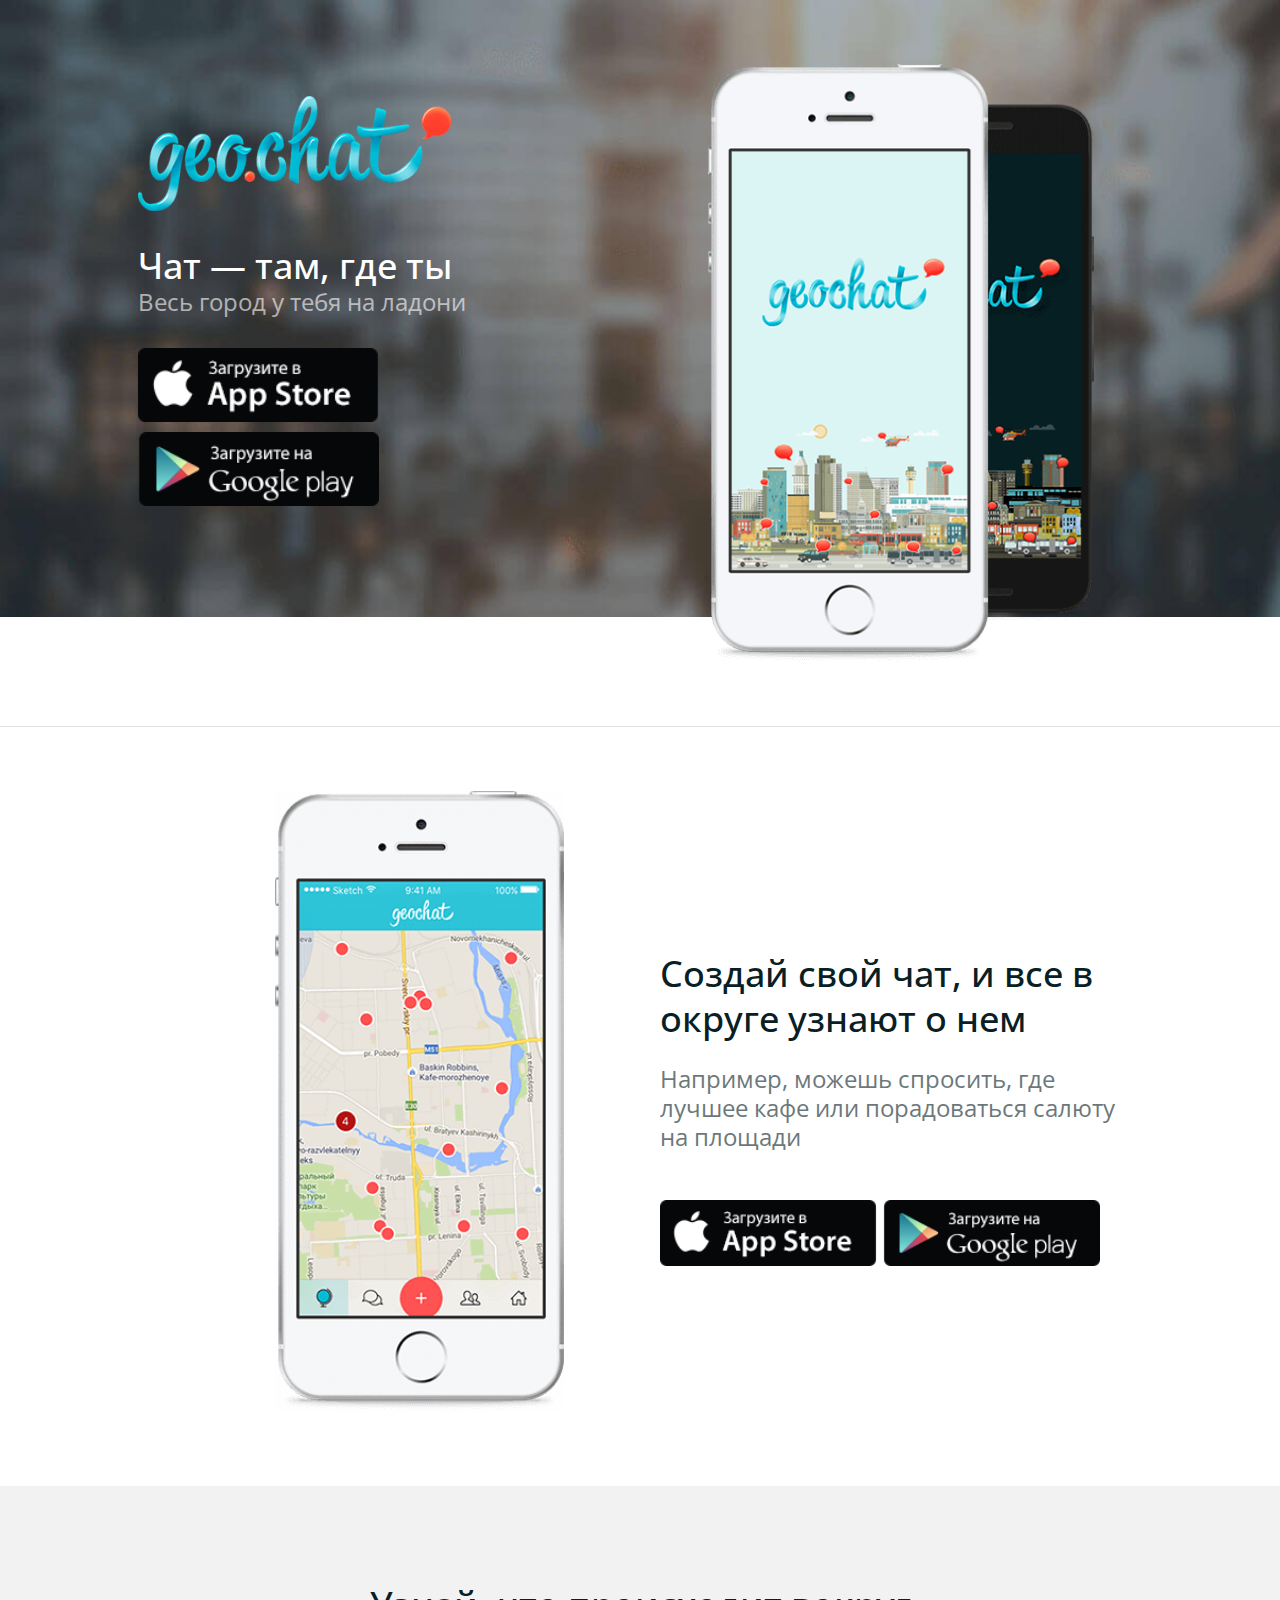
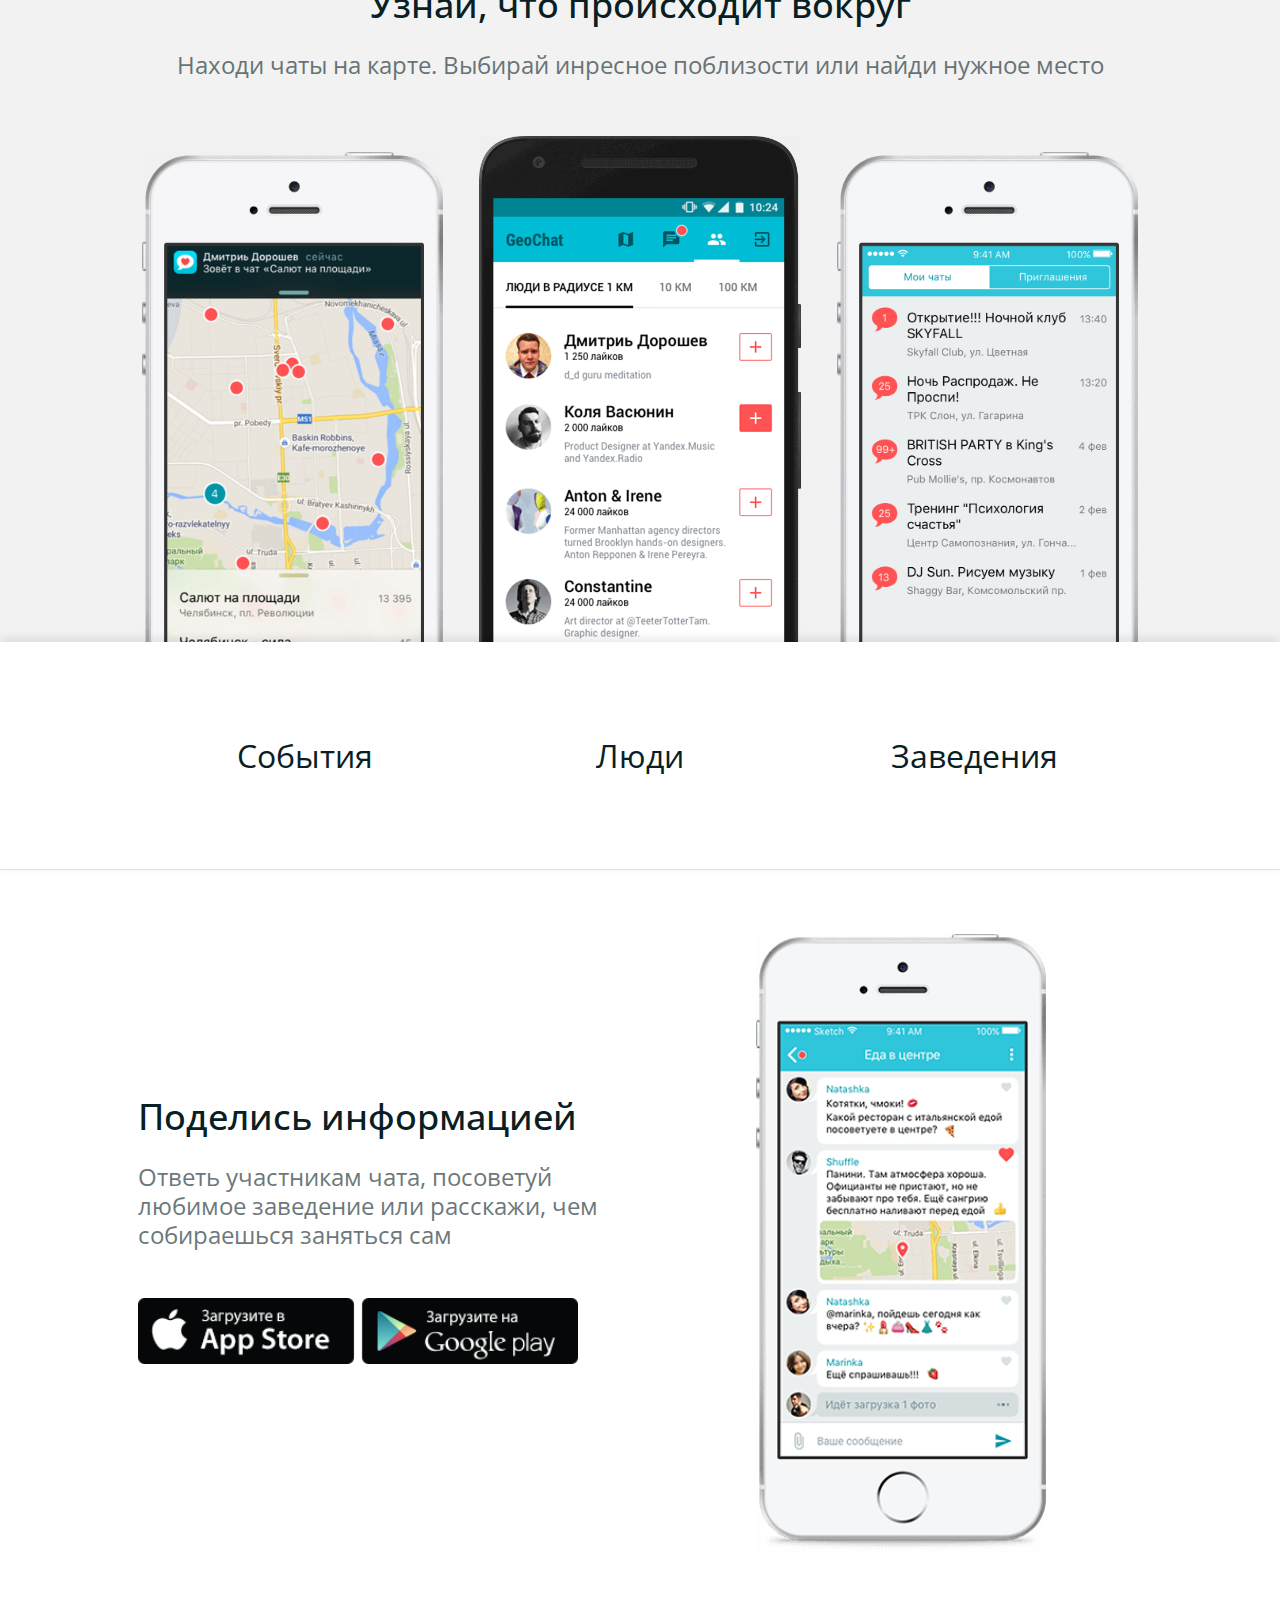
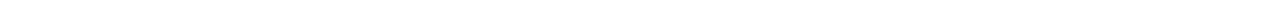
==== index.html @ dcc3587b "landing page 1.0." ====
<!DOCTYPE html>
<html>
<head lang="en">
    <meta charset="UTF-8">
    <title>GeoChat</title>
    <meta name="viewport" content="width=device-width, initial-scale=1">

    <link href="..." rel="stylesheet" type="text/css">
    <link rel="stylesheet" href="css/normalize.css">
    <link rel="stylesheet" href="css/style.css"/>
    <link href='https://fonts.googleapis.com/css?family=Open+Sans&subset=latin,cyrillic' rel='stylesheet' type='text/css'>
    <link rel="icon" type="image/png" href="img/favicon.png">
</head>
<body>
<main>
    <div class="section intro">
        <div class="container">
            <div class="one-half column message">
                <div class="logo">
                    <img src="img/logo.png" alt=""/>
                </div>
                <div class="message">
                    <h2>Чат — там, где ты</h2>

                    <p>Весь город у тебя на ладони</p>
                </div>
                <div class="m-btn-box">
                    <a class="download-btn-m app-store" href="https://itunes.apple.com/ru/app/geo.chat/id1105327185">
                        <img src="img/appst-btn.png" alt="App Store"/>
                    </a>
                    <a class="download-btn-m google-play" href="https://play.google.com/store/apps/details?id=geo.chat">
                        <img src="img/gpl-btn.png" alt="Google Play"/>
                    </a>
                </div>
            </div>
            <div class="one-half column preview">
                <div class="phones">
                    <img class="phone" src="img/phones-intro.png" alt="iphone"/>
                </div>
            </div>
        </div>
        <div class="bg-bottom"></div>
    </div>
    <div class="section map sticky">
        <div class="container">
            <div class="one-half  column message">
                <h2>Создай свой чат, и все в округе узнают о нем</h2>
                <p>Например, можешь  спросить, где лучшее кафе или порадоваться салюту на площади</p>
                <div class="m-btn-box inline-btn">
                    <a class="download-btn-m app-store" href="https://itunes.apple.com/ru/app/geo.chat/id1105327185">
                        <img src="img/appst-btn.png" alt="App Store"/>
                    </a>
                    <a class="download-btn-m google-play" href="https://play.google.com/store/apps/details?id=geo.chat">
                        <img src="img/gpl-btn.png" alt="Google Play"/>
                    </a>
                </div>
            </div>
            <div class="one-half  column preview">
                <img class="phone single" src="img/iphone-map.png" alt="iphone"/>
            </div>
        </div>
    </div>
    <div class="section events sticky">
        <div class="container">

            <div class="message">
                <h2>Узнай, что происходит вокруг</h2>

                <p>Находи чаты на карте. Выбирай инресное поблизости или найди нужное место</p>
            </div>
            <div class="phones-row">
                <img class="phone" src="img/iphone-event.png" alt="iphone"/>
                <img class="phone" src="img/android-users.png" alt="android-phone"/>
                <img class="phone" src="img/iphone-locate.png" alt="iphone"/>
            </div>
        </div>
        <div class="bg-bottom">
            <div class="container">
                <div class="four columns">События</div>
                <div class="four columns">Люди</div>
                <div class="four columns">Заведения</div>
            </div>
        </div>
    </div>
    <div class="section connection sticky">
        <div class="container">

            <div class="one-half column message">
                <h2>Поделись информацией</h2>
                <p>Ответь участникам чата, посоветуй любимое заведение или расскажи, чем собираешься заняться сам</p>
                <div class="m-btn-box inline-btn">
                    <a class="download-btn-m app-store" href="https://itunes.apple.com/ru/app/geo.chat/id1105327185">
                        <img src="img/appst-btn.png" alt="App Store"/>
                    </a>
                    <a class="download-btn-m google-play" href="https://play.google.com/store/apps/details?id=geo.chat">
                        <img src="img/gpl-btn.png" alt="Google Play"/>
                    </a>
                </div>
            </div>
            <div class="one-half column preview">
                <img class="phone single" src="img/iphone-chat.png" alt="iphone"/>
            </div>
        </div>
    </div>
    <div class="xs-btn-box">
        <div class="note">
            скачать geo.chat
        </div>
        <a class="download-btn-xs app-store" href="https://itunes.apple.com/ru/app/geo.chat/id1105327185">
            <img src="img/appst-btn-xs.png" alt="App Store"/>
        </a>
        <a class="download-btn-xs google-play" href="https://play.google.com/store/apps/details?id=geo.chat">
            <img src="img/gpl-btn-xs.png" alt="Google Play"/>
        </a>
    </div>
</main>
</body>
</html>
---- css/style.css ----
html {
    font-size: 62.5%; }

body {
    font-size: 1.5em; /* currently ems cause chrome bug misinterpreting rems on body element */
    line-height: 1.6;
    font-weight: 400;
    font-family: 'Open Sans', 'Arial', sans-serif;
    color: #082024; }

h2 {
    margin: 0;
    font-weight: 500; }

h2 { font-size: 2rem; line-height: 1.25; }

html, body {
    text-align: center;
}

a {
    text-decoration: none;
}

p {
    line-height: 120%;
}

.section {
    position: relative;
    width: 100%;
    padding: 5% 0;
}

.container {
    position: relative;
    width: 100%;
    max-width: 1240px;
    margin: 0 auto;
    padding: 0 10px;
    box-sizing: border-box;
}

.container:after {
    content: "";
    display: table;
    clear: both;
}

.column,
.columns {
    width: 100%;
    float: left;
    box-sizing: border-box; }
.four.columns { width: 33.33333333%; }

.message {
    padding: 2rem 0;
}

    .message p {
        opacity: .6;
    }

.phone {
    width: 80%;
    z-index: 2;
}

    .phone.single {
        width: 65%;
    }
.m-btn-box.inline-btn {
    display: none;
    width: 100%;
}
    .m-btn-box.inline-btn .download-btn-m {
        width: 45%;
        margin: 5% auto 0;
    }

.xs-btn-box {
    display: block;
    position: fixed;
    bottom: 0;
    right: 0;
    width: 100%;
    text-align: right;
    padding: 2% 1%;
    background: rgba(255, 255, 255, .9);
    z-index: 5;
}
    .xs-btn-box a {
        display: inline-block;
        width: 15%;
    }
    .xs-btn-box img {
        width: 100%;
    }   
    .xs-btn-box .note {
        position: absolute;
        right: 33%;
        bottom: 28%;
        width: 25%;
        font-size: 1.2rem;
        font-weight: bolder;
        text-transform: uppercase;
    }

.bg-bottom {
    position: absolute;
    bottom: 0;
    right: 0;
    width: 100%;
    background: #ffffff;
    border-bottom: 1px solid #e2e2e2;
    z-index: 1;
}


/*intro section*/

.section.intro {
    color: #ffffff;
    background: url("../img/intro-bg.jpg") no-repeat 0 10%;
    -webkit-background-size: cover;
    background-size: cover;
}

    .intro p {
        font-size: 1.5rem;
        margin: 0;
    }

    .intro .bg-bottom {
        height: 15%;
    }

.logo {
    width: 65%;
    margin: 0 auto;
}

    .logo img {
        display: block;
        width: 100%;
    }

.m-btn-box {
    width: 50%;
    margin: 0 auto;
}

    .download-btn-m {
        display: inline-block;
        width: 100%;
        margin: 0 auto;
    } 
        .download-btn-m img {
            width: 100%;
        }


/*map section*/

.map .one-half.column {
    float: right;
}

/*events section*/

.events {
    text-align: center;
    background: #f2f2f2;
}

.events .phone {
    display: inline-block;
    width: 36%;
    z-index: 2;
}
.events .phone:nth-child(2) {
    width: 39%;
    margin: -1% -8% 0;
    z-index: 3;
}

.events .bg-bottom {
    display: block;
    padding: 2.5rem 0;
    z-index: 5;
    box-shadow: 0 -3px 10px 0 rgba(0, 0, 0, .1);
}
.events .bg-bottom .four.columns {
    text-align: center;
}

/*connection section*/


.phones {
    position: relative;
    font-size: 0;
}

.phone {
    position: relative;
    display: inline-block;
    max-width: 90%;
}


/* For devices larger than 400px */
@media (min-width: 400px) {
    .container {
        width: 85%;  }
    .xs-btn-box .note {
        bottom: 33%;
    }
}

@media (min-width: 479px) {
    .xs-btn-box {
        display: none;
    }
}

/* For devices larger than 550px */
@media (min-width: 550px) {
    .container {
        width: 80%;  }
    .column,
    .columns {
        margin-left: 4%; }
    .column:first-child,
    .columns:first-child {
        margin-left: 0; }

    .one-third.column               { width: 30.6666666667%; }
    .two-thirds.column              { width: 65.3333333333%; }

    .one-half.column                { width: 48%; }

    h2 {
        font-size: 2.25rem;
    }

    .intro .message, .logo, .m-btn-box {
        margin: 0;
    }
    .one-half.column.message {
        text-align: left;
    }
    .preview {
        text-align: center;
    }


    /*events section*/

    .section.events .phone {
        width: 30%;
    }
    .section.events .phone:nth-child(2) {
        width: 32%;
        margin: 0 3%;}
    .four.columns {
        margin: 0;
        padding: 3rem 0;
    }
    .events .bg-bottom {
        font-size: 1.75rem;
    }
}

/* Larger than tablet */
@media (min-width: 700px) {
    .m-btn-box.inline-btn {
        display: block;
    }
    .map .message, .connection .message {
        padding-top: 5rem;
    }
}

/* Larger than desktop */
@media (min-width: 1000px) {
    .phone.single {
        width: 60%;
    }
    .events .bg-bottom {
        font-size: 2rem;
    }
    .map .message, .connection .message {
        padding-top: 10rem;
    }
}

/* Larger than Desktop HD */
@media (min-width: 1200px) {
    html {
        font-size: 100%;
    }
}
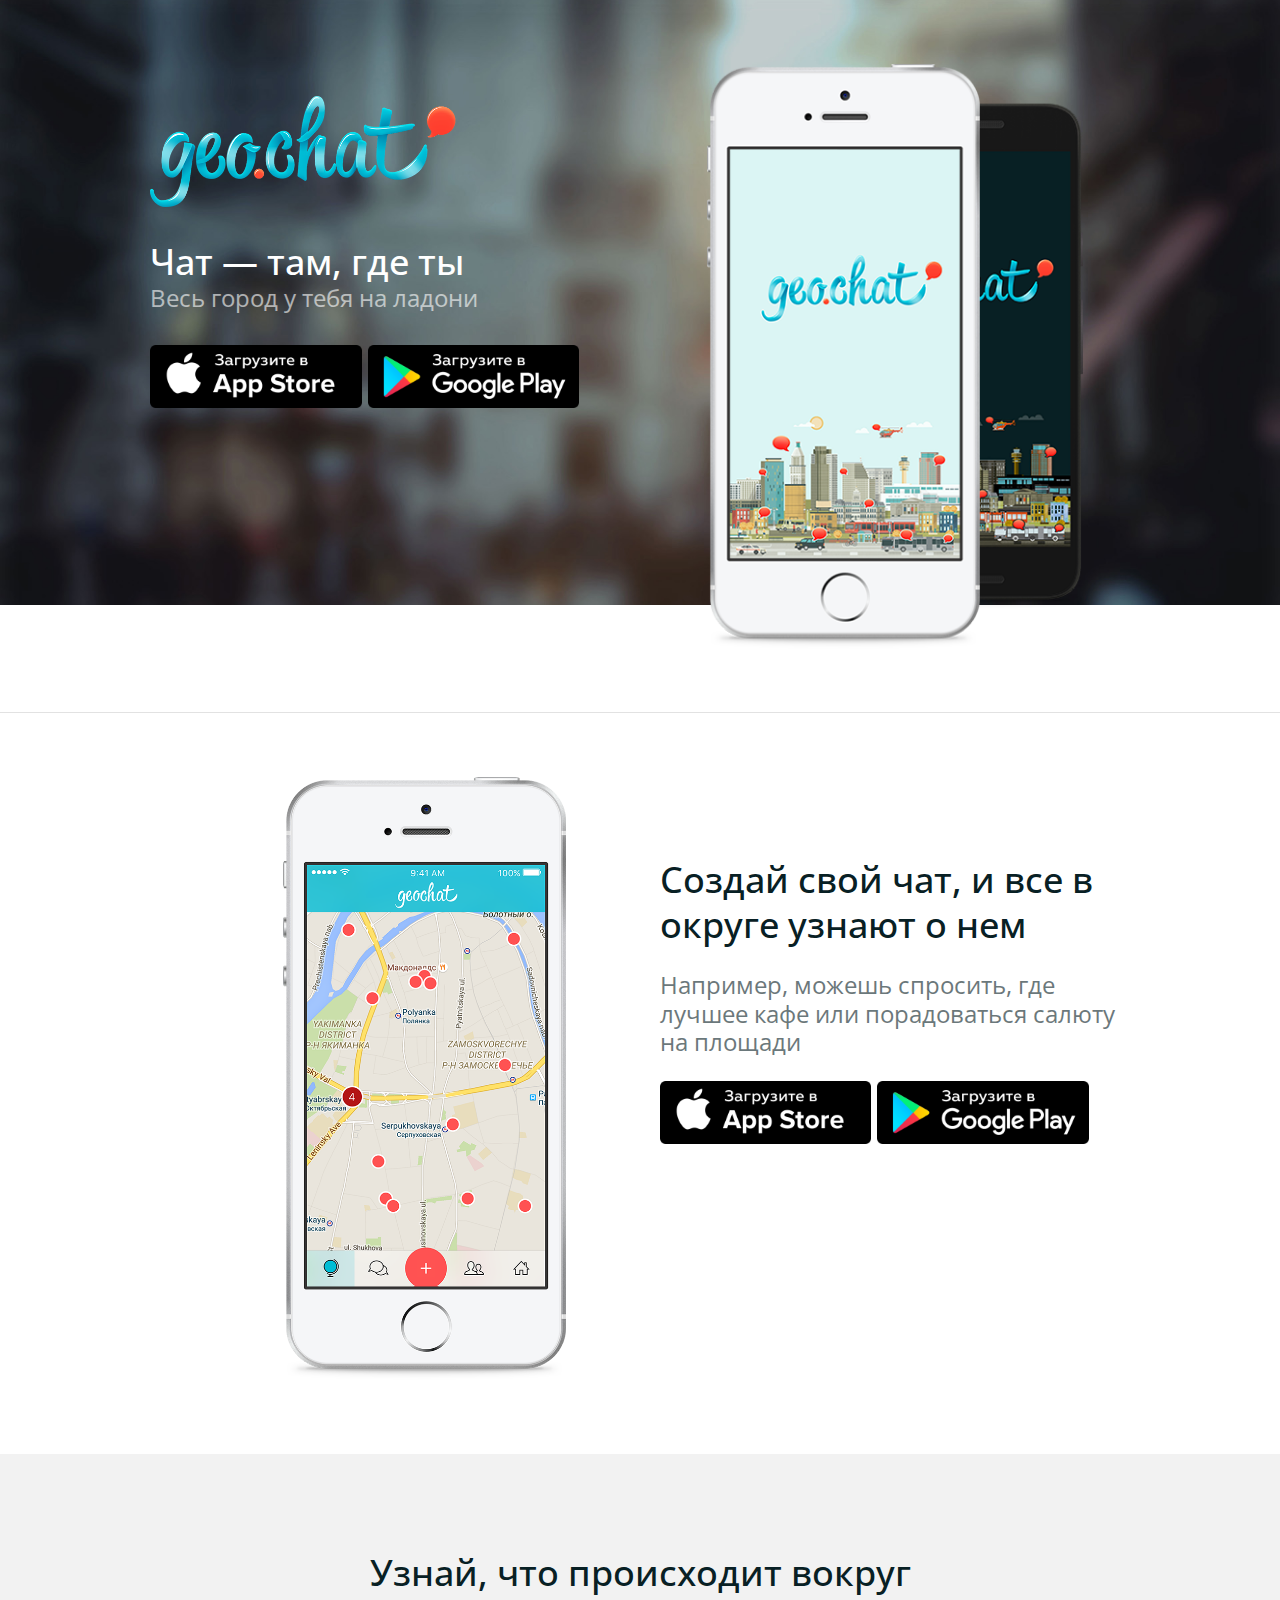
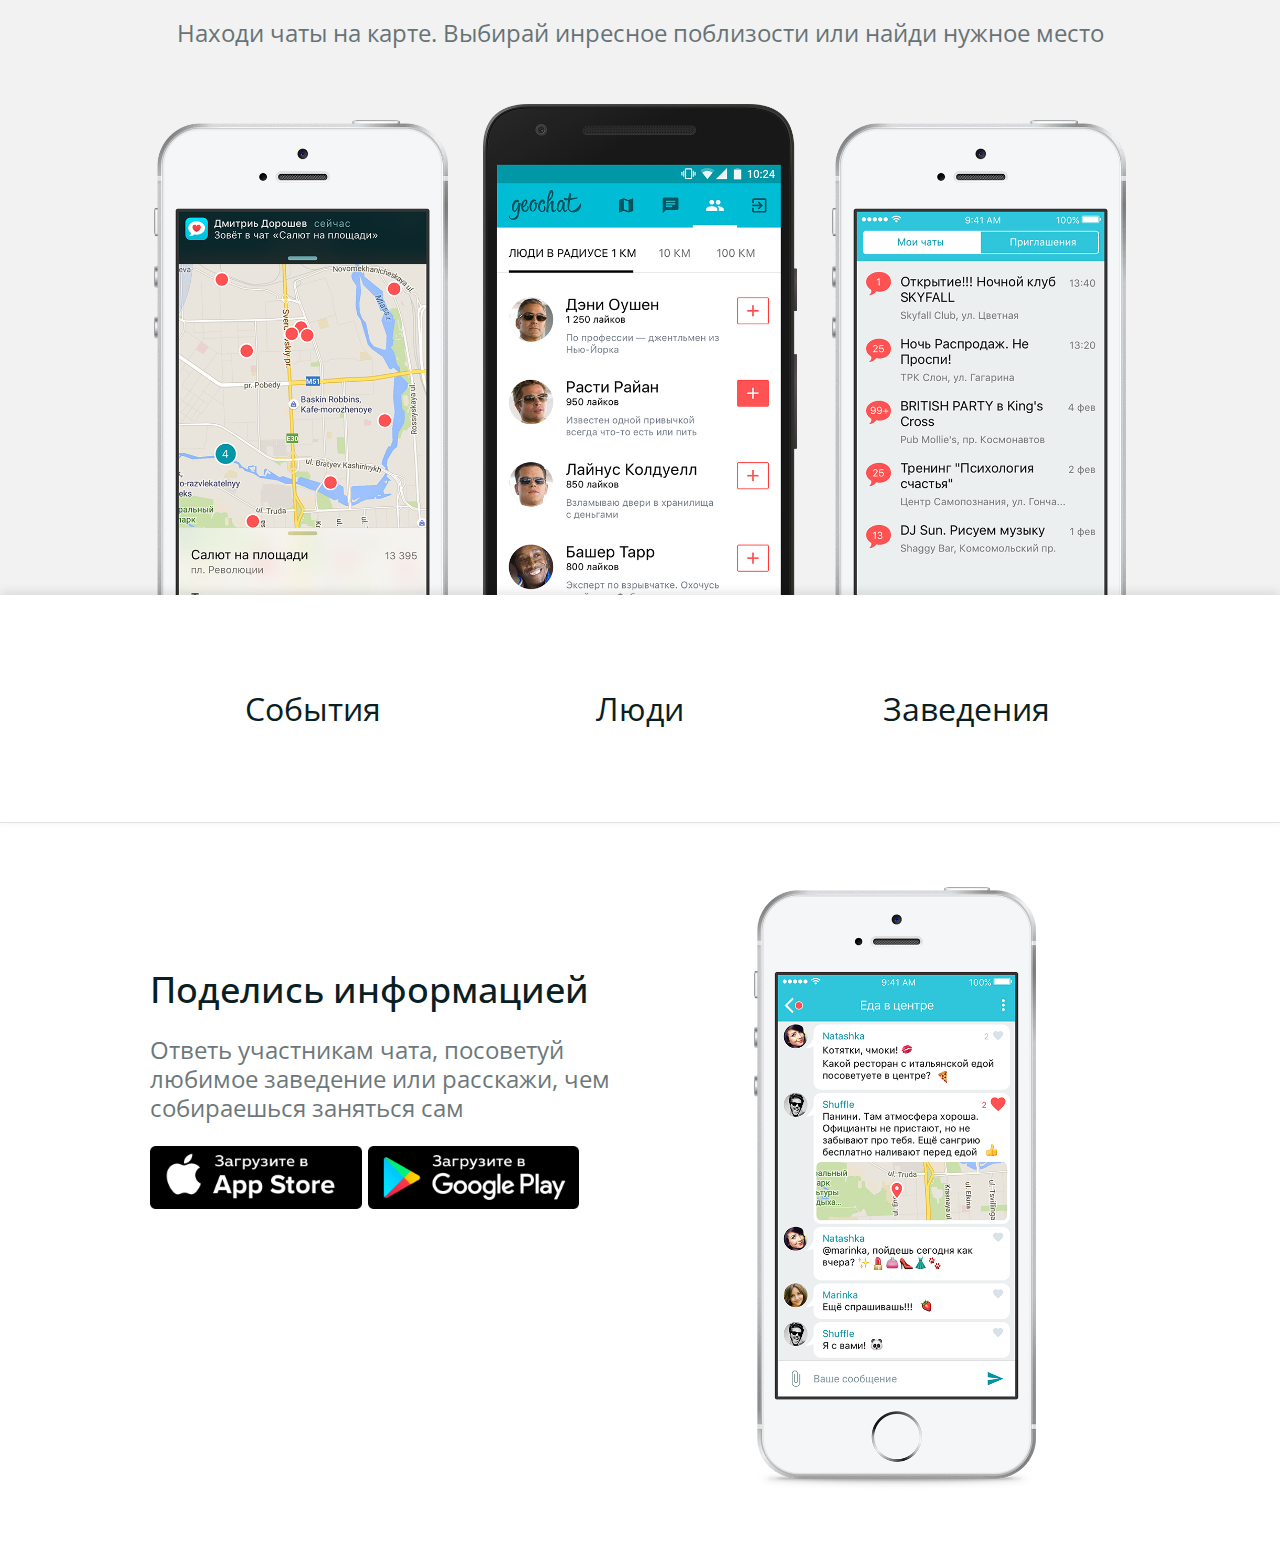
==== commit e3d44fe6: "Фиксированные кнопки по скроллу" ====
--- a/index.html
+++ b/index.html
@@ -24,11 +24,11 @@
 
                     <p>Весь город у тебя на ладони</p>
                 </div>
-                <div class="m-btn-box">
-                    <a class="download-btn-m app-store" href="https://itunes.apple.com/ru/app/geo.chat/id1105327185">
+                <div id="topBtn" class="m-btn-box inline-btn">
+                    <a class="download-btn app-store" href="https://itunes.apple.com/ru/app/geo.chat/id1105327185">
                         <img src="img/appst-btn.png" alt="App Store"/>
                     </a>
-                    <a class="download-btn-m google-play" href="https://play.google.com/store/apps/details?id=geo.chat">
+                    <a class="download-btn google-play" href="https://play.google.com/store/apps/details?id=geo.chat">
                         <img src="img/gpl-btn.png" alt="Google Play"/>
                     </a>
                 </div>
@@ -41,16 +41,16 @@
         </div>
         <div class="bg-bottom"></div>
     </div>
-    <div class="section map sticky">
+    <div class="section map">
         <div class="container">
             <div class="one-half  column message">
                 <h2>Создай свой чат, и все в округе узнают о нем</h2>
                 <p>Например, можешь  спросить, где лучшее кафе или порадоваться салюту на площади</p>
-                <div class="m-btn-box inline-btn">
-                    <a class="download-btn-m app-store" href="https://itunes.apple.com/ru/app/geo.chat/id1105327185">
+                <div class="m-btn-box inline-btn desktop">
+                    <a class="download-btn app-store" href="https://itunes.apple.com/ru/app/geo.chat/id1105327185">
                         <img src="img/appst-btn.png" alt="App Store"/>
                     </a>
-                    <a class="download-btn-m google-play" href="https://play.google.com/store/apps/details?id=geo.chat">
+                    <a class="download-btn google-play" href="https://play.google.com/store/apps/details?id=geo.chat">
                         <img src="img/gpl-btn.png" alt="Google Play"/>
                     </a>
                 </div>
@@ -60,7 +60,7 @@
             </div>
         </div>
     </div>
-    <div class="section events sticky">
+    <div class="section events">
         <div class="container">
 
             <div class="message">
@@ -82,17 +82,17 @@
             </div>
         </div>
     </div>
-    <div class="section connection sticky">
+    <div class="section connection">
         <div class="container">
 
             <div class="one-half column message">
                 <h2>Поделись информацией</h2>
                 <p>Ответь участникам чата, посоветуй любимое заведение или расскажи, чем собираешься заняться сам</p>
-                <div class="m-btn-box inline-btn">
-                    <a class="download-btn-m app-store" href="https://itunes.apple.com/ru/app/geo.chat/id1105327185">
+                <div class="m-btn-box inline-btn desktop">
+                    <a class="download-btn app-store" href="https://itunes.apple.com/ru/app/geo.chat/id1105327185">
                         <img src="img/appst-btn.png" alt="App Store"/>
                     </a>
-                    <a class="download-btn-m google-play" href="https://play.google.com/store/apps/details?id=geo.chat">
+                    <a class="download-btn google-play" href="https://play.google.com/store/apps/details?id=geo.chat">
                         <img src="img/gpl-btn.png" alt="Google Play"/>
                     </a>
                 </div>
@@ -102,17 +102,29 @@
             </div>
         </div>
     </div>
-    <div class="xs-btn-box">
-        <div class="note">
-            скачать geo.chat
-        </div>
-        <a class="download-btn-xs app-store" href="https://itunes.apple.com/ru/app/geo.chat/id1105327185">
-            <img src="img/appst-btn-xs.png" alt="App Store"/>
+    <div id="btnBoxFixed" class="xs-btn-box inline-btn">
+        <a class="download-btn app-store" href="https://itunes.apple.com/ru/app/geo.chat/id1105327185">
+            <img src="img/appst-btn.png" alt="App Store"/>
         </a>
-        <a class="download-btn-xs google-play" href="https://play.google.com/store/apps/details?id=geo.chat">
-            <img src="img/gpl-btn-xs.png" alt="Google Play"/>
+        <a class="download-btn google-play" href="https://play.google.com/store/apps/details?id=geo.chat">
+            <img src="img/gpl-btn.png" alt="Google Play"/>
         </a>
     </div>
 </main>
+<script>
+    var topBtnElem = document.getElementById('topBtn'),
+        btnSourceBottom = topBtnElem.getBoundingClientRect().bottom + window.pageYOffset,
+        btnBoxFixed = document.getElementById('btnBoxFixed');
+
+    console.log(btnSourceBottom, topBtnElem, btnBoxFixed);
+
+    window.onscroll = function() {
+        if (btnBoxFixed.classList.contains('fixed') && window.pageYOffset < btnSourceBottom) {
+            btnBoxFixed.classList.remove('fixed');
+        } else if (window.pageYOffset > btnSourceBottom) {
+            btnBoxFixed.classList.add('fixed');
+        }
+    };
+</script>
 </body>
 </html>--- a/css/style.css
+++ b/css/style.css
@@ -26,6 +26,11 @@
     line-height: 120%;
 }
 
+.fixed {
+    position: fixed;
+    display: block;
+}
+
 .section {
     position: relative;
     width: 100%;
@@ -35,7 +40,7 @@
 .container {
     position: relative;
     width: 100%;
-    max-width: 1240px;
+    max-width: 1000px;
     margin: 0 auto;
     padding: 0 10px;
     box-sizing: border-box;
@@ -71,41 +76,32 @@
         width: 65%;
     }
 .m-btn-box.inline-btn {
-    display: none;
-    width: 100%;
-}
-    .m-btn-box.inline-btn .download-btn-m {
+    width: 100%;
+}
+    .inline-btn .download-btn {
         width: 45%;
-        margin: 5% auto 0;
+        margin: 0 auto;
     }
 
 .xs-btn-box {
-    display: block;
-    position: fixed;
     bottom: 0;
     right: 0;
-    width: 100%;
-    text-align: right;
+    width: 98%;
     padding: 2% 1%;
-    background: rgba(255, 255, 255, .9);
+    font-size: 0;
+    background: linear-gradient(to bottom, rgba(255, 255, 255, 0), rgba(255, 255, 255, .7), rgba(255, 255, 255, 1));
     z-index: 5;
 }
     .xs-btn-box a {
         display: inline-block;
-        width: 15%;
-    }
-    .xs-btn-box img {
-        width: 100%;
-    }   
-    .xs-btn-box .note {
-        position: absolute;
-        right: 33%;
-        bottom: 28%;
-        width: 25%;
-        font-size: 1.2rem;
-        font-weight: bolder;
-        text-transform: uppercase;
-    }
+    }
+    .xs-btn-box .download-btn.app-store {
+        margin-right: 2%;
+    }
+    
+.download-btn img {
+    width: 100%;
+}
 
 .bg-bottom {
     position: absolute;
@@ -151,15 +147,17 @@
     margin: 0 auto;
 }
 
-    .download-btn-m {
+    .download-btn {
         display: inline-block;
         width: 100%;
         margin: 0 auto;
     } 
-        .download-btn-m img {
+        .download-btn img {
             width: 100%;
         }
-
+.m-btn-box.desktop {
+    display: none;
+}
 
 /*map section*/
 
@@ -197,6 +195,10 @@
 
 /*connection section*/
 
+.section.connection {
+    padding-bottom: 15%;
+}
+
 
 .phones {
     position: relative;
@@ -214,14 +216,14 @@
 @media (min-width: 400px) {
     .container {
         width: 85%;  }
-    .xs-btn-box .note {
-        bottom: 33%;
-    }
 }
 
 @media (min-width: 479px) {
     .xs-btn-box {
         display: none;
+    }
+    .section.connection {
+        padding-bottom: 5%;
     }
 }
 
@@ -275,7 +277,7 @@
 
 /* Larger than tablet */
 @media (min-width: 700px) {
-    .m-btn-box.inline-btn {
+    .m-btn-box.desktop {
         display: block;
     }
     .map .message, .connection .message {
@@ -292,7 +294,7 @@
         font-size: 2rem;
     }
     .map .message, .connection .message {
-        padding-top: 10rem;
+        padding-top: 5rem;
     }
 }
 
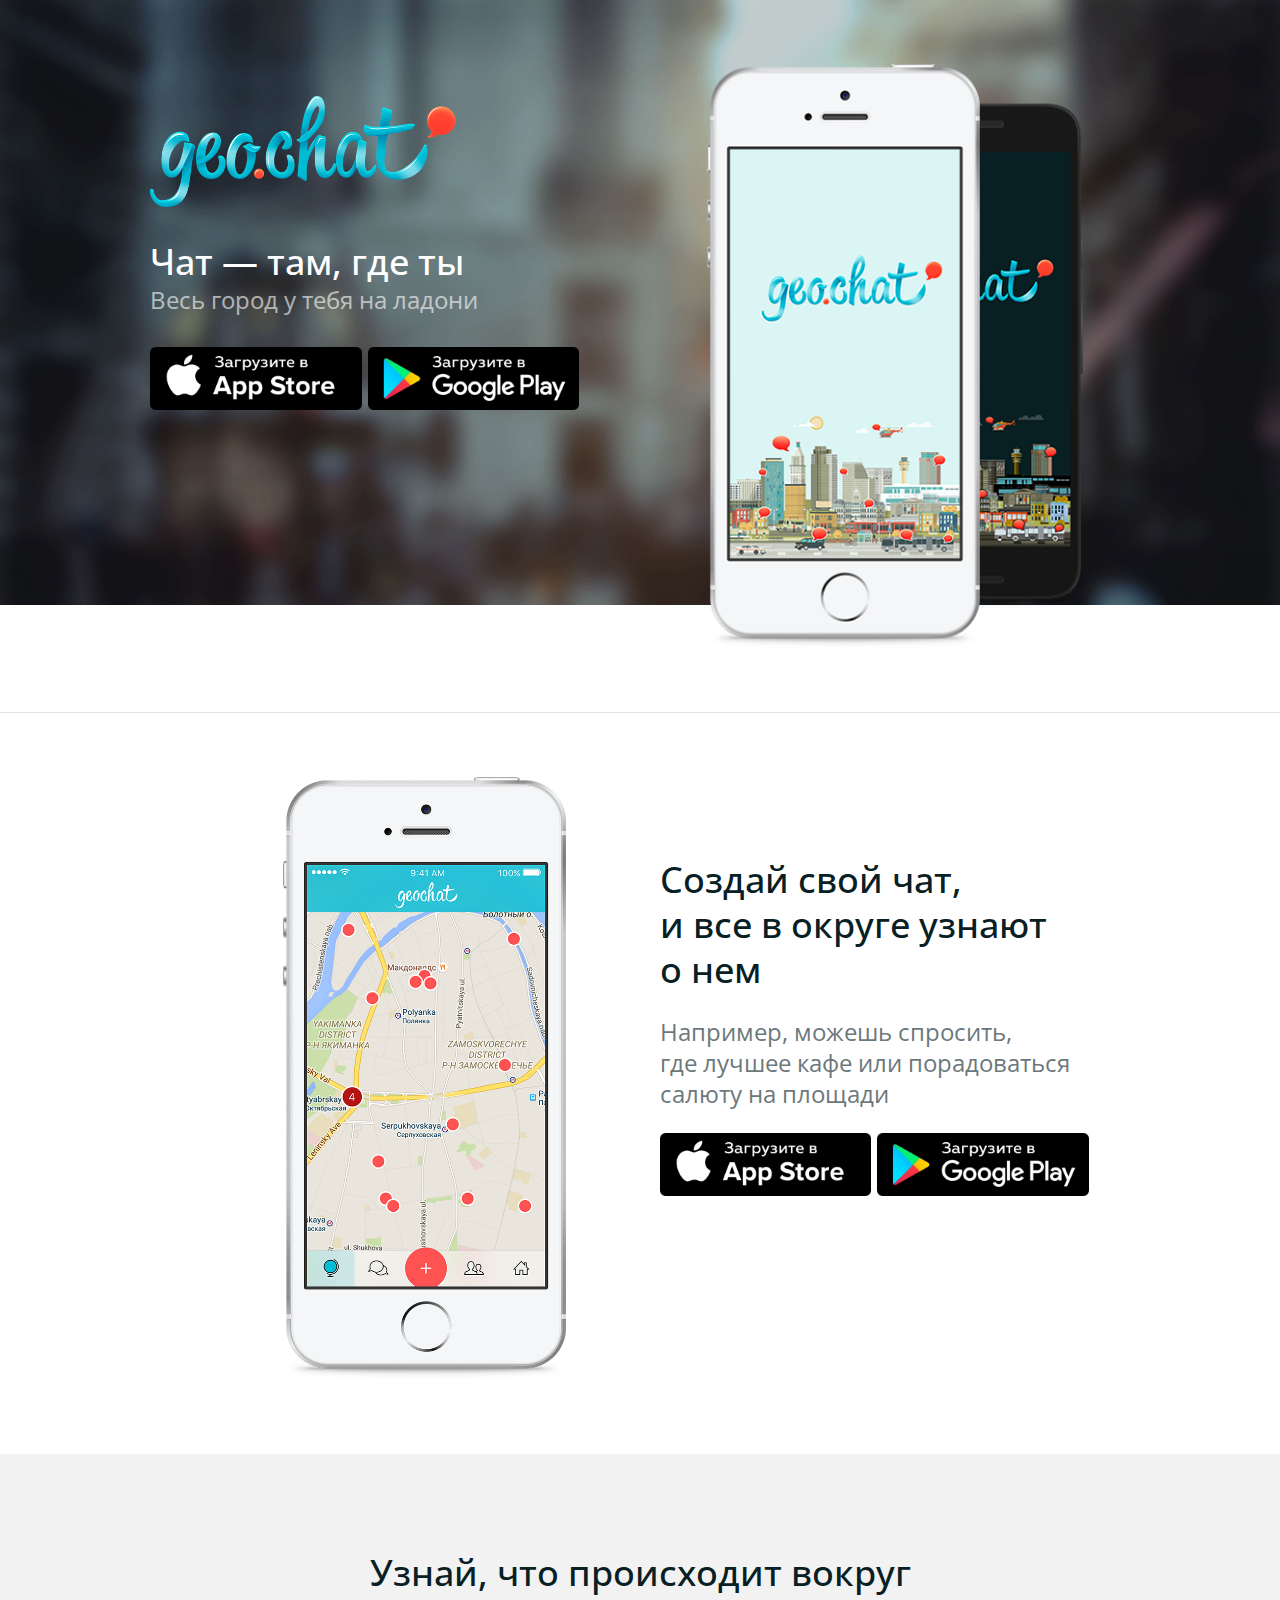
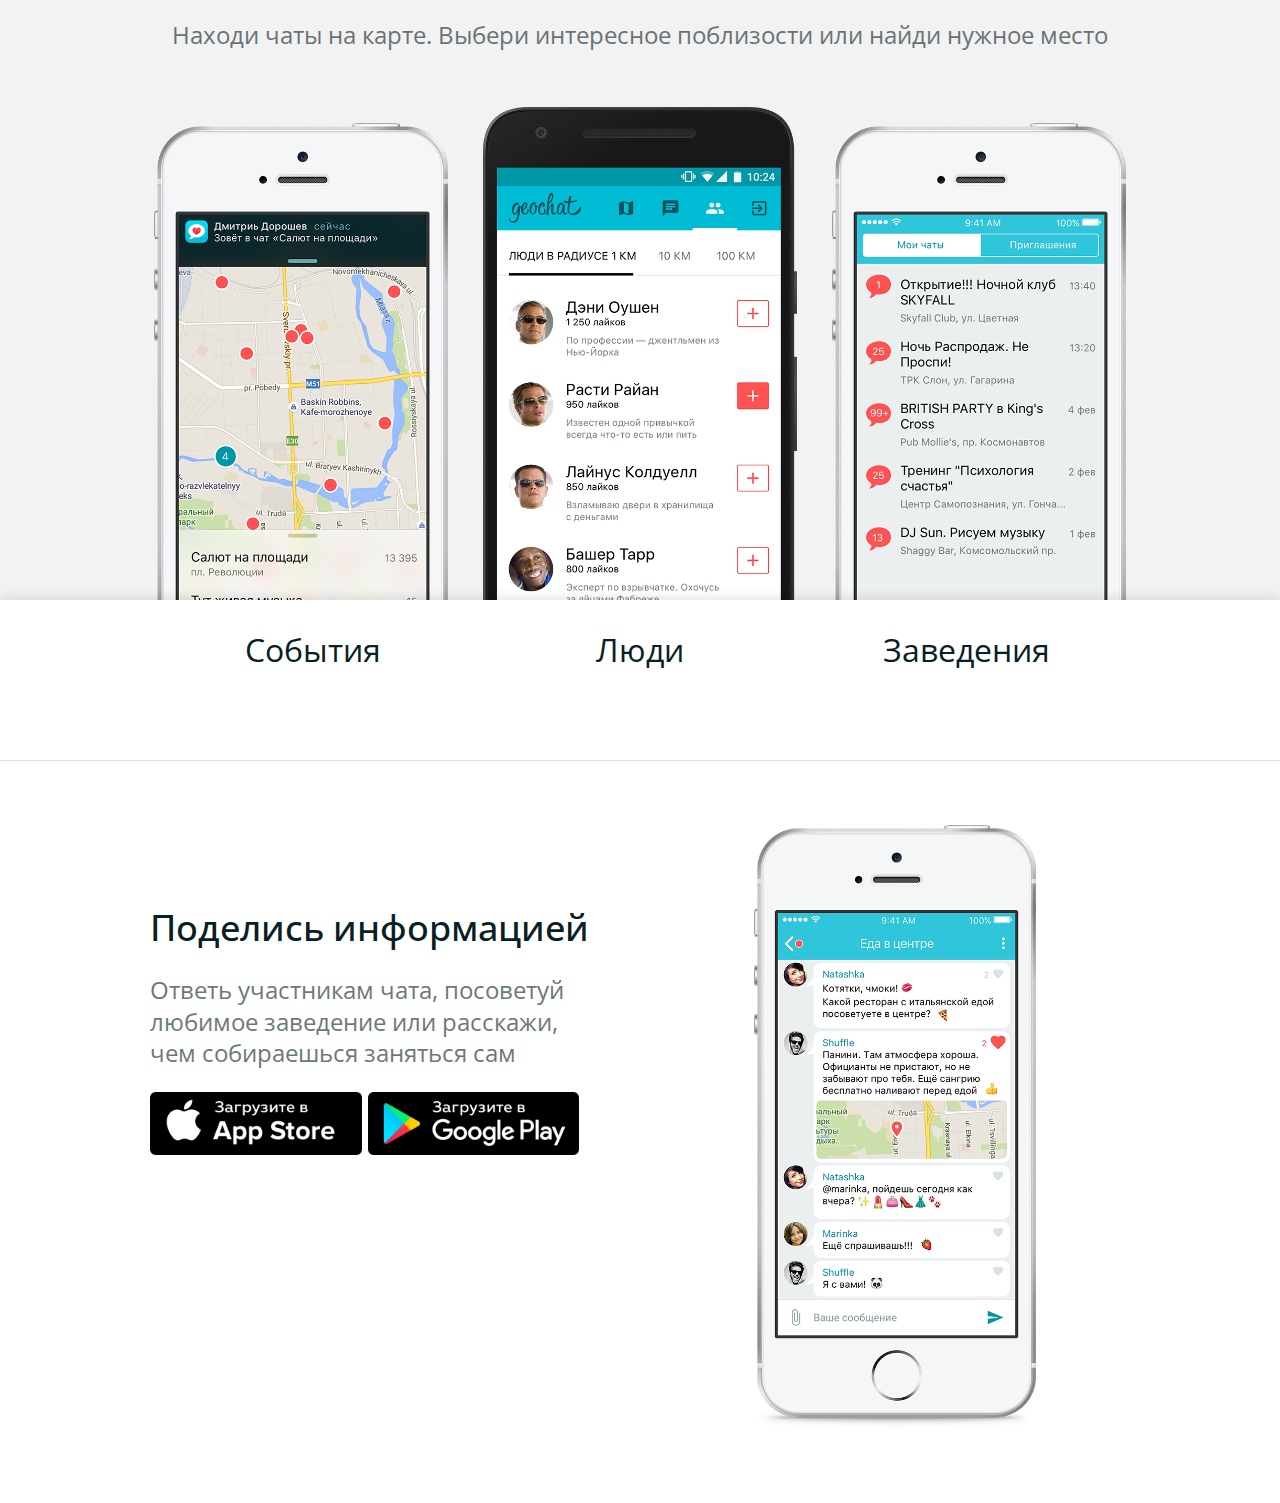
==== commit 7a027000: "landing page 1.1." ====
--- a/index.html
+++ b/index.html
@@ -4,8 +4,6 @@
     <meta charset="UTF-8">
     <title>GeoChat</title>
     <meta name="viewport" content="width=device-width, initial-scale=1">
-
-    <link href="..." rel="stylesheet" type="text/css">
     <link rel="stylesheet" href="css/normalize.css">
     <link rel="stylesheet" href="css/style.css"/>
     <link href='https://fonts.googleapis.com/css?family=Open+Sans&subset=latin,cyrillic' rel='stylesheet' type='text/css'>
@@ -22,7 +20,7 @@
                 <div class="message">
                     <h2>Чат — там, где ты</h2>
 
-                    <p>Весь город у тебя на ладони</p>
+                    <p>Весь город у&nbsp;тебя на&nbsp;ладони</p>
                 </div>
                 <div id="topBtn" class="m-btn-box inline-btn">
                     <a class="download-btn app-store" href="https://itunes.apple.com/ru/app/geo.chat/id1105327185">
@@ -44,8 +42,8 @@
     <div class="section map">
         <div class="container">
             <div class="one-half  column message">
-                <h2>Создай свой чат, и все в округе узнают о нем</h2>
-                <p>Например, можешь  спросить, где лучшее кафе или порадоваться салюту на площади</p>
+                <h2>Создай свой чат, и&nbsp;все&nbsp;в&nbsp;округе узнают о&nbsp;нем</h2>
+                <p>Например, можешь  спросить, где&nbsp;лучшее кафе или порадоваться салюту на&nbsp;площади</p>
                 <div class="m-btn-box inline-btn desktop">
                     <a class="download-btn app-store" href="https://itunes.apple.com/ru/app/geo.chat/id1105327185">
                         <img src="img/appst-btn.png" alt="App Store"/>
@@ -55,7 +53,7 @@
                     </a>
                 </div>
             </div>
-            <div class="one-half  column preview">
+            <div class="one-half column preview">
                 <img class="phone single" src="img/iphone-map.png" alt="iphone"/>
             </div>
         </div>
@@ -64,9 +62,9 @@
         <div class="container">
 
             <div class="message">
-                <h2>Узнай, что происходит вокруг</h2>
+                <h2>Узнай, что&nbsp;происходит вокруг</h2>
 
-                <p>Находи чаты на карте. Выбирай инресное поблизости или найди нужное место</p>
+                <p>Находи чаты на&nbsp;карте. Выбери интересное поблизости или&nbsp;найди нужное место</p>
             </div>
             <div class="phones-row">
                 <img class="phone" src="img/iphone-event.png" alt="iphone"/>
@@ -87,7 +85,7 @@
 
             <div class="one-half column message">
                 <h2>Поделись информацией</h2>
-                <p>Ответь участникам чата, посоветуй любимое заведение или расскажи, чем собираешься заняться сам</p>
+                <p>Ответь участникам чата, посоветуй любимое заведение или&nbsp;расскажи, чем&nbsp;собираешься заняться сам</p>
                 <div class="m-btn-box inline-btn desktop">
                     <a class="download-btn app-store" href="https://itunes.apple.com/ru/app/geo.chat/id1105327185">
                         <img src="img/appst-btn.png" alt="App Store"/>
@@ -115,9 +113,6 @@
     var topBtnElem = document.getElementById('topBtn'),
         btnSourceBottom = topBtnElem.getBoundingClientRect().bottom + window.pageYOffset,
         btnBoxFixed = document.getElementById('btnBoxFixed');
-
-    console.log(btnSourceBottom, topBtnElem, btnBoxFixed);
-
     window.onscroll = function() {
         if (btnBoxFixed.classList.contains('fixed') && window.pageYOffset < btnSourceBottom) {
             btnBoxFixed.classList.remove('fixed');
--- a/css/style.css
+++ b/css/style.css
@@ -1,18 +1,24 @@
 html {
-    font-size: 62.5%; }
+    font-size: 62.5%;
+}
 
 body {
     font-size: 1.5em; /* currently ems cause chrome bug misinterpreting rems on body element */
     line-height: 1.6;
     font-weight: 400;
     font-family: 'Open Sans', 'Arial', sans-serif;
-    color: #082024; }
+    color: #082024;
+}
 
 h2 {
     margin: 0;
-    font-weight: 500; }
-
-h2 { font-size: 2rem; line-height: 1.25; }
+    font-weight: 500;
+}
+
+h2 {
+    font-size: 2rem;
+    line-height: 1.25;
+}
 
 html, body {
     text-align: center;
@@ -23,7 +29,7 @@
 }
 
 p {
-    line-height: 120%;
+    line-height: 130%;
 }
 
 .fixed {
@@ -56,32 +62,38 @@
 .columns {
     width: 100%;
     float: left;
-    box-sizing: border-box; }
-.four.columns { width: 33.33333333%; }
+    box-sizing: border-box;
+}
+
+.four.columns {
+    width: 33.33333333%;
+}
 
 .message {
     padding: 2rem 0;
 }
 
-    .message p {
-        opacity: .6;
-    }
+.message p {
+    opacity: .6;
+}
 
 .phone {
     width: 80%;
     z-index: 2;
 }
 
-    .phone.single {
-        width: 65%;
-    }
+.phone.single {
+    width: 65%;
+}
+
 .m-btn-box.inline-btn {
     width: 100%;
 }
-    .inline-btn .download-btn {
-        width: 45%;
-        margin: 0 auto;
-    }
+
+.inline-btn .download-btn {
+    width: 45%;
+    margin: 0 auto;
+}
 
 .xs-btn-box {
     bottom: 0;
@@ -92,13 +104,15 @@
     background: linear-gradient(to bottom, rgba(255, 255, 255, 0), rgba(255, 255, 255, .7), rgba(255, 255, 255, 1));
     z-index: 5;
 }
-    .xs-btn-box a {
-        display: inline-block;
-    }
-    .xs-btn-box .download-btn.app-store {
-        margin-right: 2%;
-    }
-    
+
+.xs-btn-box a {
+    display: inline-block;
+}
+
+.xs-btn-box .download-btn.app-store {
+    margin-right: 2%;
+}
+
 .download-btn img {
     width: 100%;
 }
@@ -112,7 +126,6 @@
     border-bottom: 1px solid #e2e2e2;
     z-index: 1;
 }
-
 
 /*intro section*/
 
@@ -123,38 +136,40 @@
     background-size: cover;
 }
 
-    .intro p {
-        font-size: 1.5rem;
-        margin: 0;
-    }
-
-    .intro .bg-bottom {
-        height: 15%;
-    }
+.intro p {
+    font-size: 1.5rem;
+    margin: 0;
+}
+
+.intro .bg-bottom {
+    height: 15%;
+}
 
 .logo {
     width: 65%;
     margin: 0 auto;
 }
 
-    .logo img {
-        display: block;
-        width: 100%;
-    }
+.logo img {
+    display: block;
+    width: 100%;
+}
 
 .m-btn-box {
     width: 50%;
     margin: 0 auto;
 }
 
-    .download-btn {
-        display: inline-block;
-        width: 100%;
-        margin: 0 auto;
-    } 
-        .download-btn img {
-            width: 100%;
-        }
+.download-btn {
+    display: inline-block;
+    width: 100%;
+    margin: 0 auto;
+}
+
+.download-btn img {
+    width: 100%;
+}
+
 .m-btn-box.desktop {
     display: none;
 }
@@ -167,7 +182,8 @@
 
 /*events section*/
 
-.events {
+.section.events {
+    padding-bottom: 0;
     text-align: center;
     background: #f2f2f2;
 }
@@ -177,6 +193,7 @@
     width: 36%;
     z-index: 2;
 }
+
 .events .phone:nth-child(2) {
     width: 39%;
     margin: -1% -8% 0;
@@ -185,11 +202,13 @@
 
 .events .bg-bottom {
     display: block;
-    padding: 2.5rem 0;
+    height: 7.5rem;
     z-index: 5;
     box-shadow: 0 -3px 10px 0 rgba(0, 0, 0, .1);
 }
+
 .events .bg-bottom .four.columns {
+    padding-top: 1.5rem;
     text-align: center;
 }
 
@@ -198,7 +217,6 @@
 .section.connection {
     padding-bottom: 15%;
 }
-
 
 .phones {
     position: relative;
@@ -211,17 +229,18 @@
     max-width: 90%;
 }
 
-
 /* For devices larger than 400px */
 @media (min-width: 400px) {
     .container {
-        width: 85%;  }
+        width: 85%;
+    }
 }
 
 @media (min-width: 479px) {
     .xs-btn-box {
         display: none;
     }
+
     .section.connection {
         padding-bottom: 5%;
     }
@@ -230,18 +249,22 @@
 /* For devices larger than 550px */
 @media (min-width: 550px) {
     .container {
-        width: 80%;  }
+        width: 80%;
+    }
+
     .column,
     .columns {
-        margin-left: 4%; }
+        margin-left: 4%;
+    }
+
     .column:first-child,
     .columns:first-child {
-        margin-left: 0; }
-
-    .one-third.column               { width: 30.6666666667%; }
-    .two-thirds.column              { width: 65.3333333333%; }
-
-    .one-half.column                { width: 48%; }
+        margin-left: 0;
+    }
+
+    .one-half.column {
+        width: 48%;
+    }
 
     h2 {
         font-size: 2.25rem;
@@ -250,26 +273,34 @@
     .intro .message, .logo, .m-btn-box {
         margin: 0;
     }
+
     .one-half.column.message {
         text-align: left;
     }
+
     .preview {
         text-align: center;
     }
 
+    .m-btn-box.desktop {
+        display: block;
+    }
 
     /*events section*/
-
     .section.events .phone {
         width: 30%;
     }
+
     .section.events .phone:nth-child(2) {
         width: 32%;
-        margin: 0 3%;}
+        margin: 0 3%;
+    }
+
     .four.columns {
         margin: 0;
         padding: 3rem 0;
     }
+
     .events .bg-bottom {
         font-size: 1.75rem;
     }
@@ -277,9 +308,6 @@
 
 /* Larger than tablet */
 @media (min-width: 700px) {
-    .m-btn-box.desktop {
-        display: block;
-    }
     .map .message, .connection .message {
         padding-top: 5rem;
     }
@@ -290,9 +318,12 @@
     .phone.single {
         width: 60%;
     }
+
     .events .bg-bottom {
+        height: 10rem;
         font-size: 2rem;
     }
+
     .map .message, .connection .message {
         padding-top: 5rem;
     }
